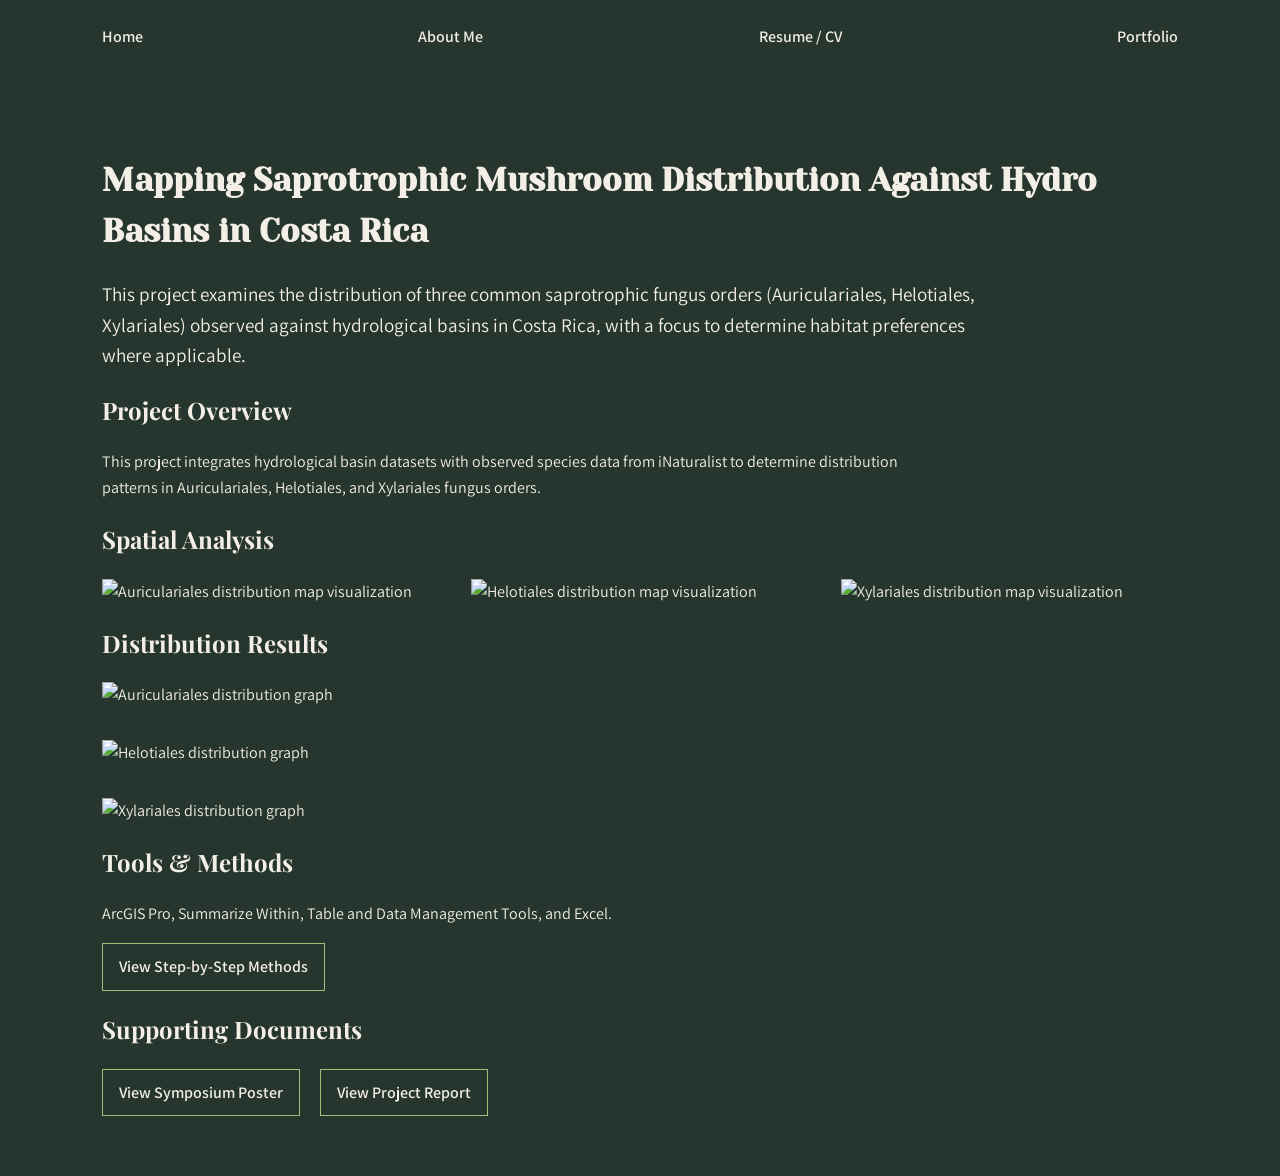
==== mushroom.html @ 5470500c "Update mushroom.html" ====
<!DOCTYPE html>
<html lang="en">

<head>
  <meta charset="UTF-8">
  <title>Saprotrophic Mushroom Distribution | Emily Ieva</title>

  <link rel="preconnect" href="https://fonts.googleapis.com">
  <link rel="preconnect" href="https://fonts.gstatic.com" crossorigin>

  <link href="https://fonts.googleapis.com/css2?family=Assistant:wght@400;500;600&family=Playfair+Display:wght@400;600;700&family=Yeseva+One&display=swap" rel="stylesheet">

  <link rel="stylesheet" href="style.css">
  
</head>

<body>

  <nav class="site-nav">
    <a href="index.html">Home</a>
    <a href="about.html">About Me</a>
    <a href="resume.html">Resume / CV</a>
    <a href="portfolio.html">Portfolio</a>
  </nav>

  <main class="page-container">

  <h1>Mapping Saprotrophic Mushroom Distribution Against Hydro Basins in Costa Rica</h1>

  <p class="project-intro">
    This project examines the distribution of three common saprotrophic fungus orders (Auriculariales, Helotiales, Xylariales) observed against hydrological basins in Costa Rica, with a focus to determine habitat preferences where applicable.
  </p>

  <h2>Project Overview</h2>

    <p>
      This project integrates hydrological basin datasets with observed species data from iNaturalist to determine distribution patterns in Auriculariales, Helotiales, and Xylariales fungus orders. 
    </p>

    <h2>Spatial Analysis</h2>

    <div class="map-gallery-three">

      <figure>
        <img src="GH_mushroom/AuricularialesMap.pdf" 
          alt="Auriculariales distribution map visualization">
      </figure>

      <figure>
        <img src="GH_mushroom/HelotialesMap.pdf"
          alt="Helotiales distribution map visualization">
      </figure>

      <figure>
        <img src="GH_mushroom/XylarialesMap.pdf"
          alt="Xylariales distribution map visualization">
      </figure>

    </div>

  <h2>Distribution Results</h2>

  <div class="chart-gallery">
    <figure>
      <img src="GH_mushroom/AuricularialesGraph.pdf"
        alt="Auriculariales distribution graph">
    </figure>

    <figure>
      <img src="GH_mushroom/HelotialesGraph.pdf"
        alt="Helotiales distribution graph">
    </figure>

    <figure>
      <img src="GH_mushroom/XylarialesGraph.pdf"
        alt="Xylariales distribution graph">
    </figure>

  </div>

    
    <h2>Tools & Methods</h2>

    <p>
      ArcGIS Pro, Summarize Within, Table and Data Management Tools, and Excel.
    </p>

   <div class="project-documents">
     <a href="GH_mushroom/EmilyIeva_FinalMethods.pdf" target="_blank">
       View Step-by-Step Methods
     </a>

   </div>


    <h2>Supporting Documents</h2>

    <div class="project-documents">
      <a href="GH_mushroom/EmilyIeva_GISPoster.key" target="_blank">
        View Symposium Poster
      </a>

      <a href="GH_mushroom/EmilyIeva_WrittenPortion.pdf" target="_blank">
        View Project Report
      </a>

    </div>
      

  </main>

</body>

</html>
---- style.css ----
:root {
  --bg-dark: #26352d;
  --bg-deep: #1f2822;
  --brown: #5a4338;
  --cream: #f3efe6;
  --green-light: #9fbe7a;
  --green-mid: #6f8d5f;
  --blackberry: #70465f;
}

body { 
  margin: 0;
  background-color: var(--bg-dark);
  color: var(--cream);
  font-family: "Assistant", sans-serif;
  line-height: 1.6;
}

h1 {
  font-family: "Yeseva One", serif;
}

h2 {
  font-family: "Playfair Display", serif;
}

p { 
  max-width: 800px;
}

.page-container {
  max-width: 1200px;
  margin: 0 auto;
  padding:60px 8%;
}


/* NAVIGATION */

.site-nav {
  max-width: 1200px;
  margin: 0 auto;
  padding: 24px 8%;
  display: flex;
  justify-content: space-between;
}

.site-nav a {
  color: var(--cream);
  text-decoration: none;
  font-family: "Assistant", sans-serif;
  font-weight: 600;
}

.site-nav a:hover {
  color: var(--blackberry);
}

/* PROJECT GRID */

.project-grid {
  display: grid;
  grid-template-columns: repeat(3, 1fr);
  gap: 32px;
}

.project-card {
  padding: 24px;
  background-color: var(--bg-deep);
}

.project-card img {
  width: 100%;
  height: 220px;
  object-fit: cover;
}

.project-card img {
  min-height: 120px;
}

.project-link {
  color: inherit;
  text-decoration: none;
}


/* PROJECT PAGES */

.project-intro {
  font-size: 1.2rem;
  max-width: 900px;
}

.project-map {
  width: 100%;
  max-width: 1000px;
  height: auto;
}

.map-gallery {
  display: grid;
  grid-template-columns: repeat(2, 1fr);
  gap: 32px;
}

.map-gallery figure {
  margin: 0;
}

.map-gallery img {
  width: 100%; 
  height: auto;
  display: block;
}

.map-gallery figcaption {
  margin-top: 8px;
  text-align: center;
  font-weight: 600;
}

.project-documents {
  display: flex;
  gap: 20px;
  flex-wrap: wrap;
}

.project-documents a {
  color: var(--cream);
  text-decoration: none;
  font-weight: 600;
  border: 1px solid var(--green-light);
  padding: 10px 16px;
}

.project-documents a:hover {
  color: var(--green-light);
}

.workflow-figure {
  margin: 32px 0;
  text-align: left;
}

.workflow-figure img {
  width: 100%;
  max-width: 700px;
  height: auto;
  cursor: zoom-in;
}

/* THREE MAP COLUMN GALLERY */

.map-gallery-three {
  display: grid;
  grid-template-columns: repeat(3, 1fr);
  gap: 32px;
}

.map-gallery-three figure {
  margin: 0;
}

.map-gallery-three img {
  width: 100%;
  height: auto;
  display: block;
}

/* STACKED CHART GALLERY */

.chart-gallery {
  display: grid;
  grid-template-columns: 1fr;
  gap: 32px;
}

.chart-gallery figure {
  margin: 0;
}

.chart-gallery img {
  width: 100%;
  height: auto;
  display: block;
}
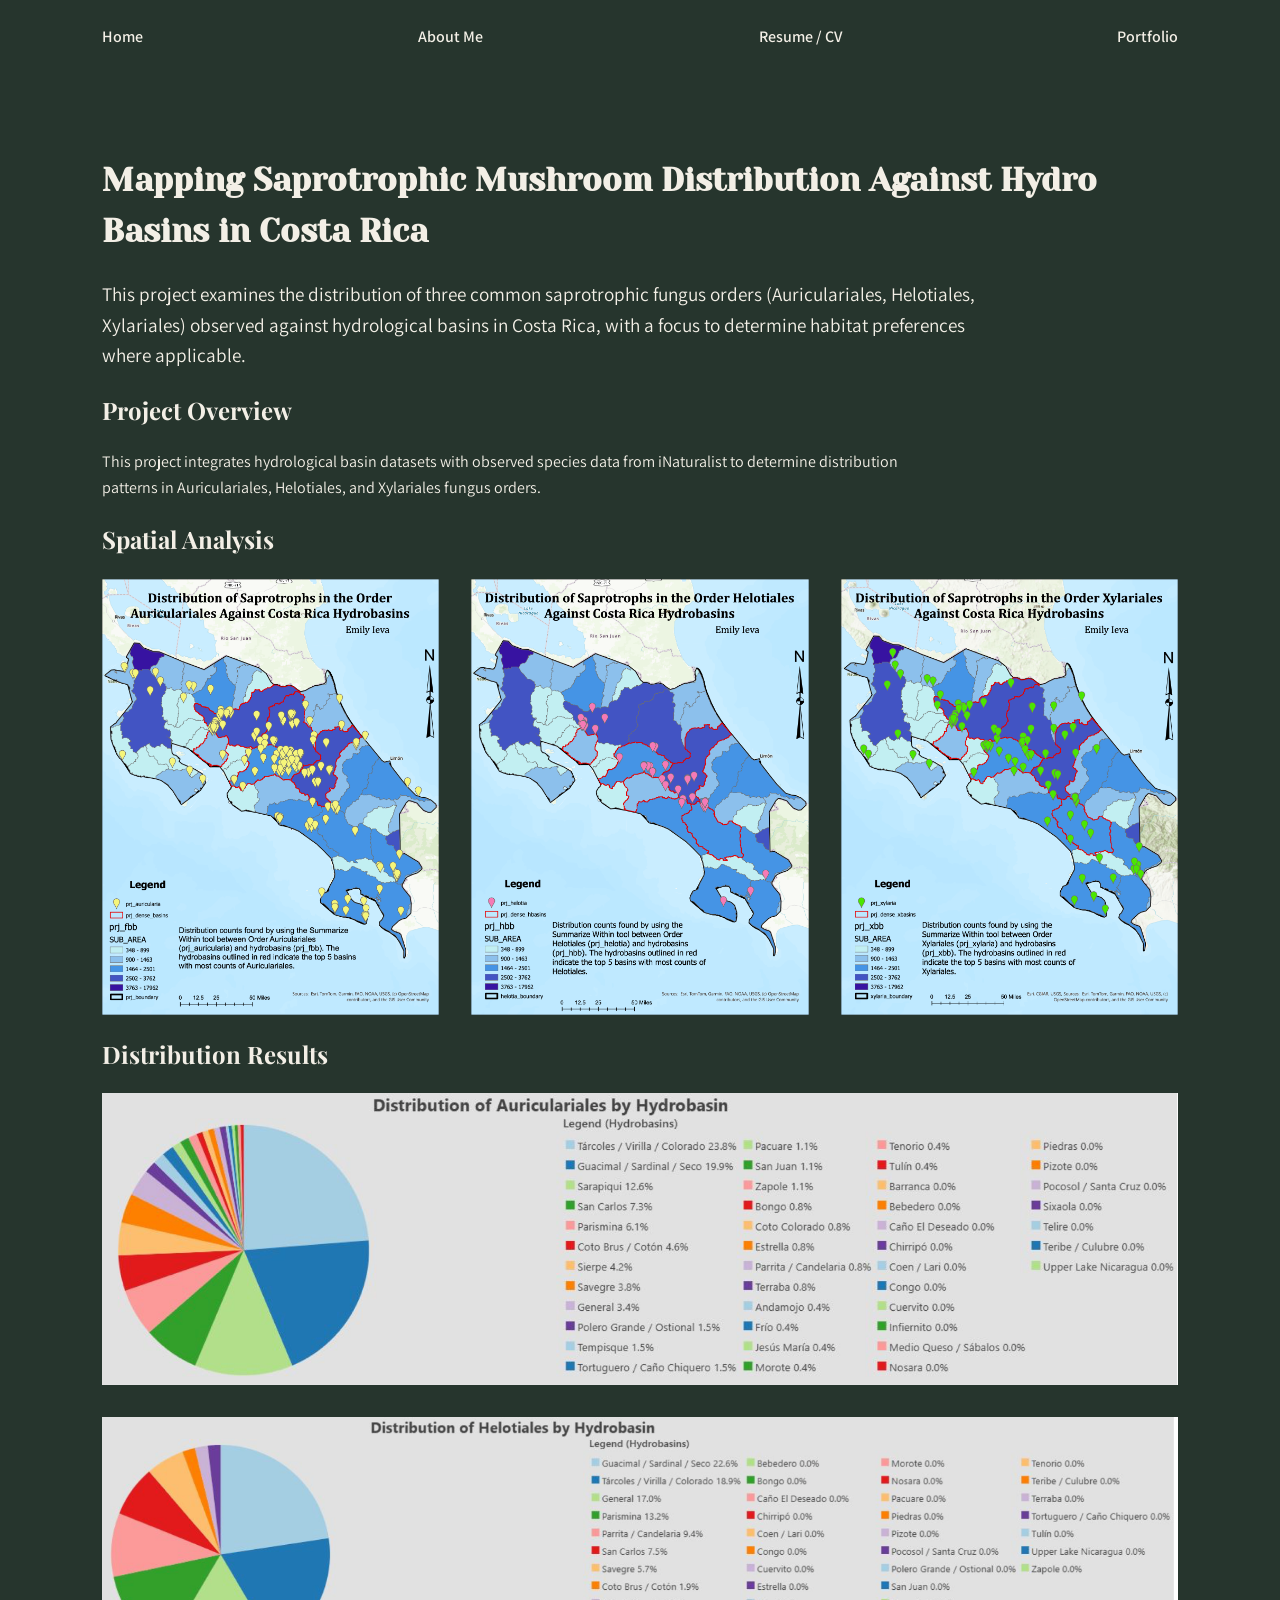
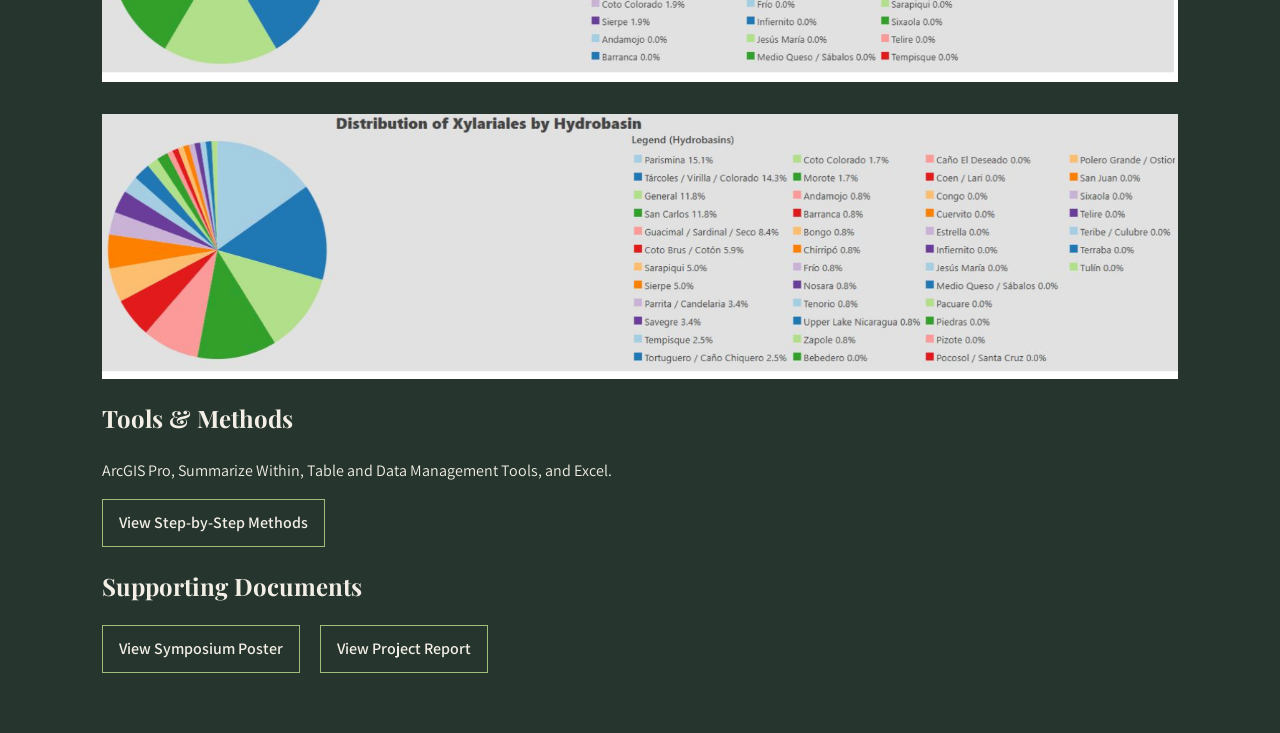
==== commit 70187ed0: "Update mushroom.html" ====
--- a/mushroom.html
+++ b/mushroom.html
@@ -42,17 +42,17 @@
     <div class="map-gallery-three">
 
       <figure>
-        <img src="GH_mushroom/AuricularialesMap.pdf" 
+        <img src="GH_mushroom/AuricularialesMap.png" 
           alt="Auriculariales distribution map visualization">
       </figure>
 
       <figure>
-        <img src="GH_mushroom/HelotialesMap.pdf"
+        <img src="GH_mushroom/HelotialesMap.png"
           alt="Helotiales distribution map visualization">
       </figure>
 
       <figure>
-        <img src="GH_mushroom/XylarialesMap.pdf"
+        <img src="GH_mushroom/XylarialesMap.png"
           alt="Xylariales distribution map visualization">
       </figure>
 
@@ -62,17 +62,17 @@
 
   <div class="chart-gallery">
     <figure>
-      <img src="GH_mushroom/AuricularialesGraph.pdf"
+      <img src="GH_mushroom/AuricularialesGraph.png"
         alt="Auriculariales distribution graph">
     </figure>
 
     <figure>
-      <img src="GH_mushroom/HelotialesGraph.pdf"
+      <img src="GH_mushroom/HelotialesGraph.png"
         alt="Helotiales distribution graph">
     </figure>
 
     <figure>
-      <img src="GH_mushroom/XylarialesGraph.pdf"
+      <img src="GH_mushroom/XylarialesGraph.png"
         alt="Xylariales distribution graph">
     </figure>
 
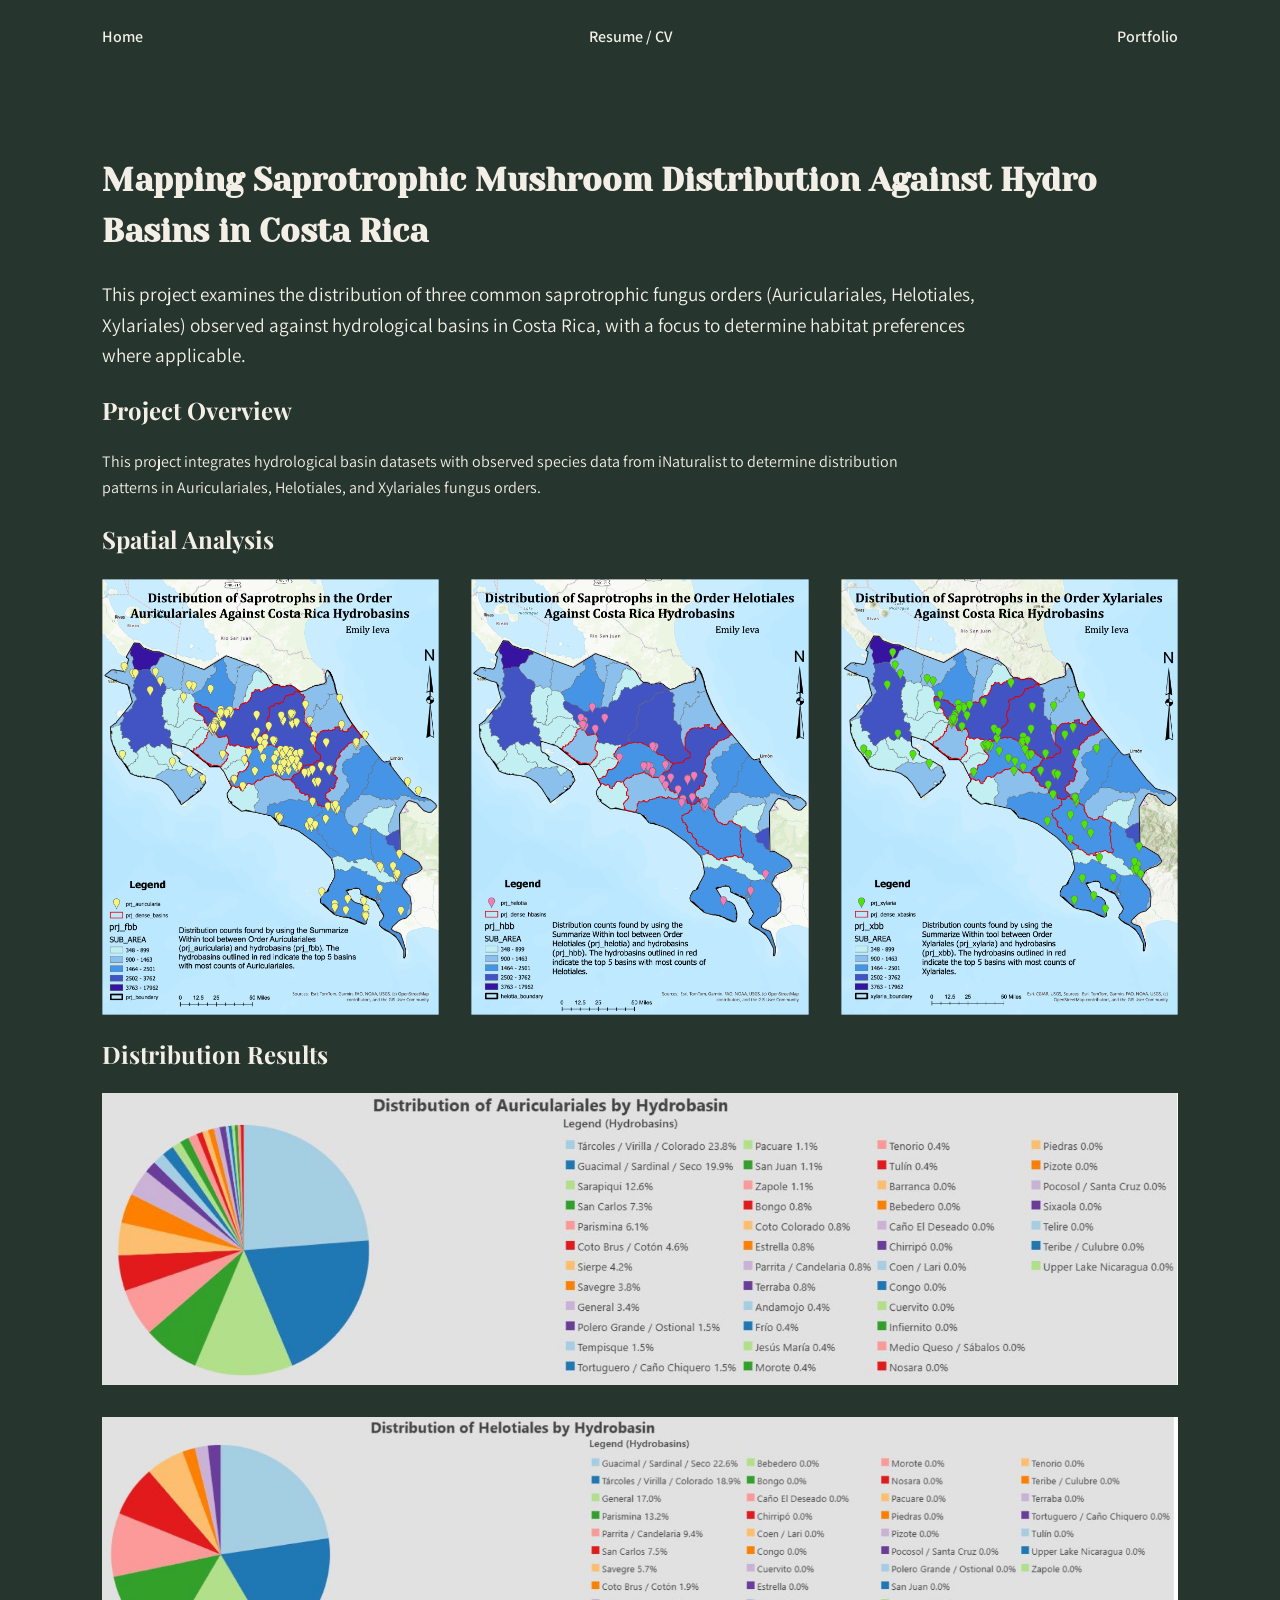
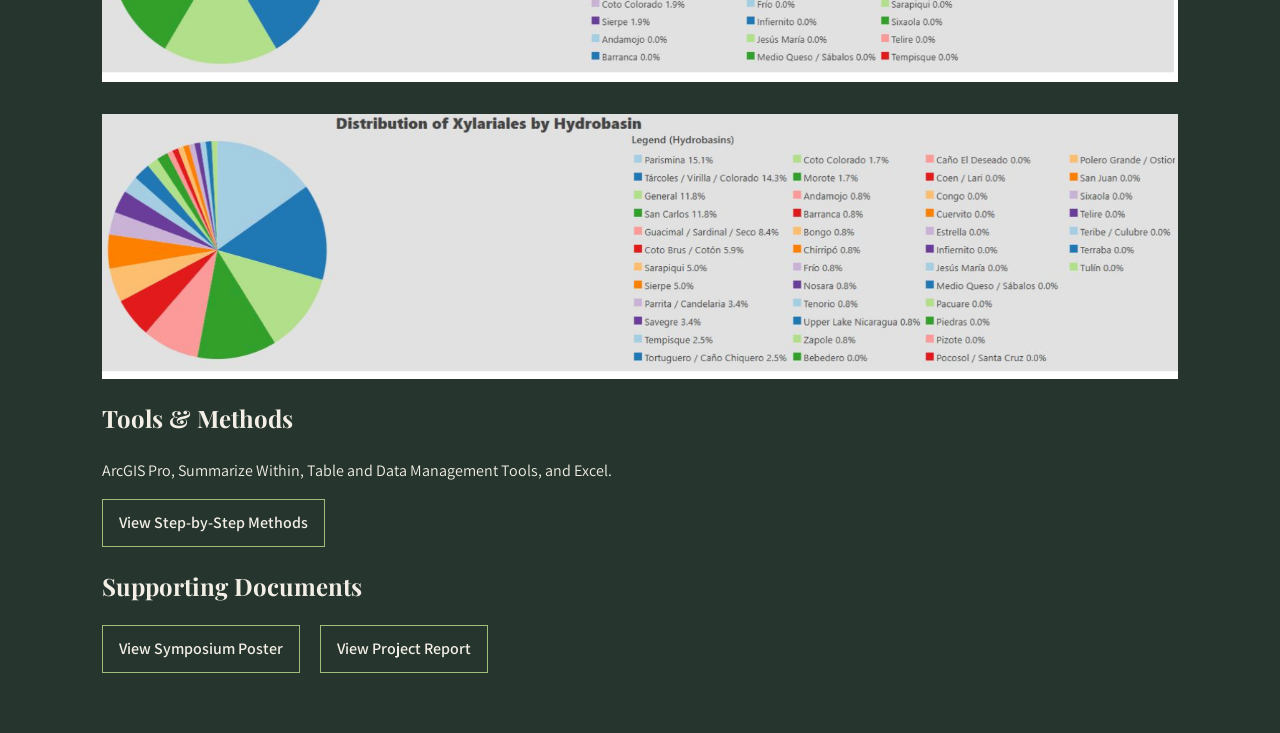
==== commit dda25831: "no more ab me" ====
--- a/mushroom.html
+++ b/mushroom.html
@@ -18,7 +18,6 @@
 
   <nav class="site-nav">
     <a href="index.html">Home</a>
-    <a href="about.html">About Me</a>
     <a href="resume.html">Resume / CV</a>
     <a href="portfolio.html">Portfolio</a>
   </nav>
@@ -96,7 +95,7 @@
     <h2>Supporting Documents</h2>
 
     <div class="project-documents">
-      <a href="GH_mushroom/EmilyIeva_GISPoster.key" target="_blank">
+      <a href="EmilyIeva_GISPoster.001.png" target="_blank">
         View Symposium Poster
       </a>
 
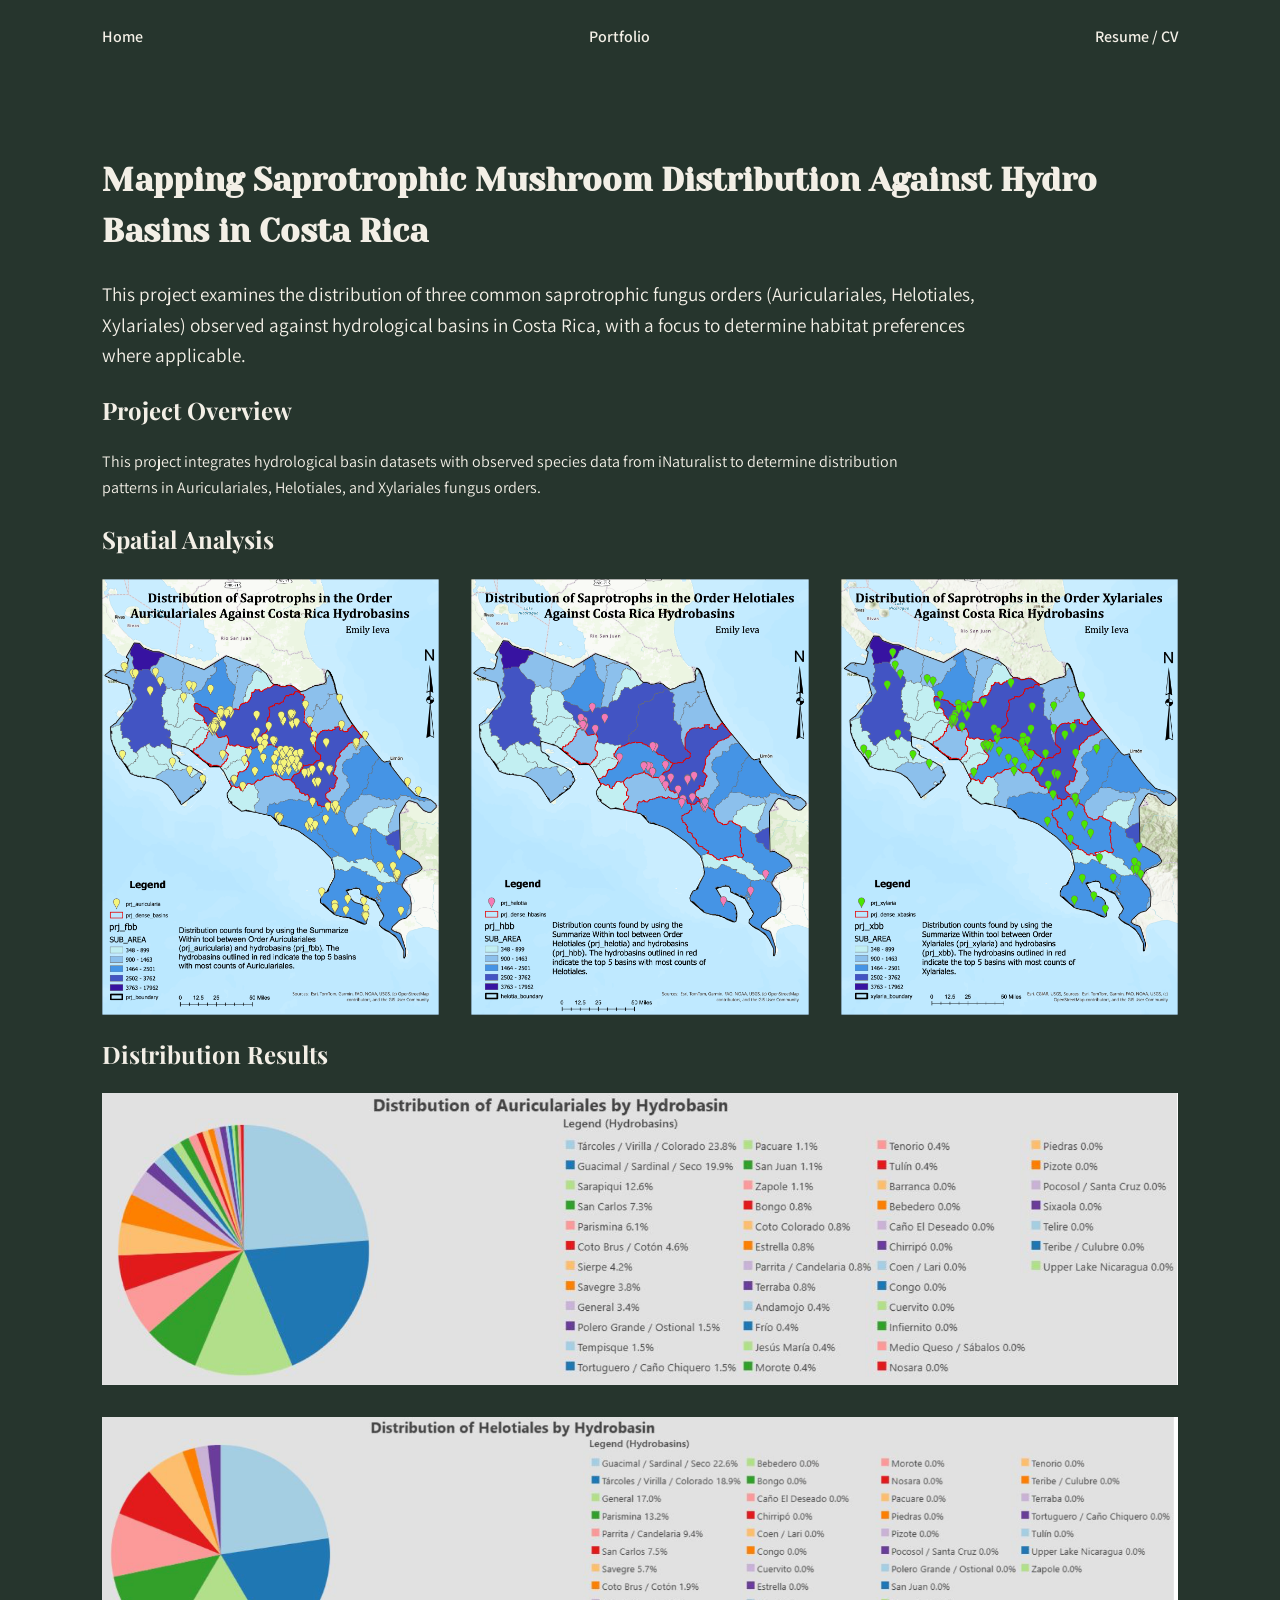
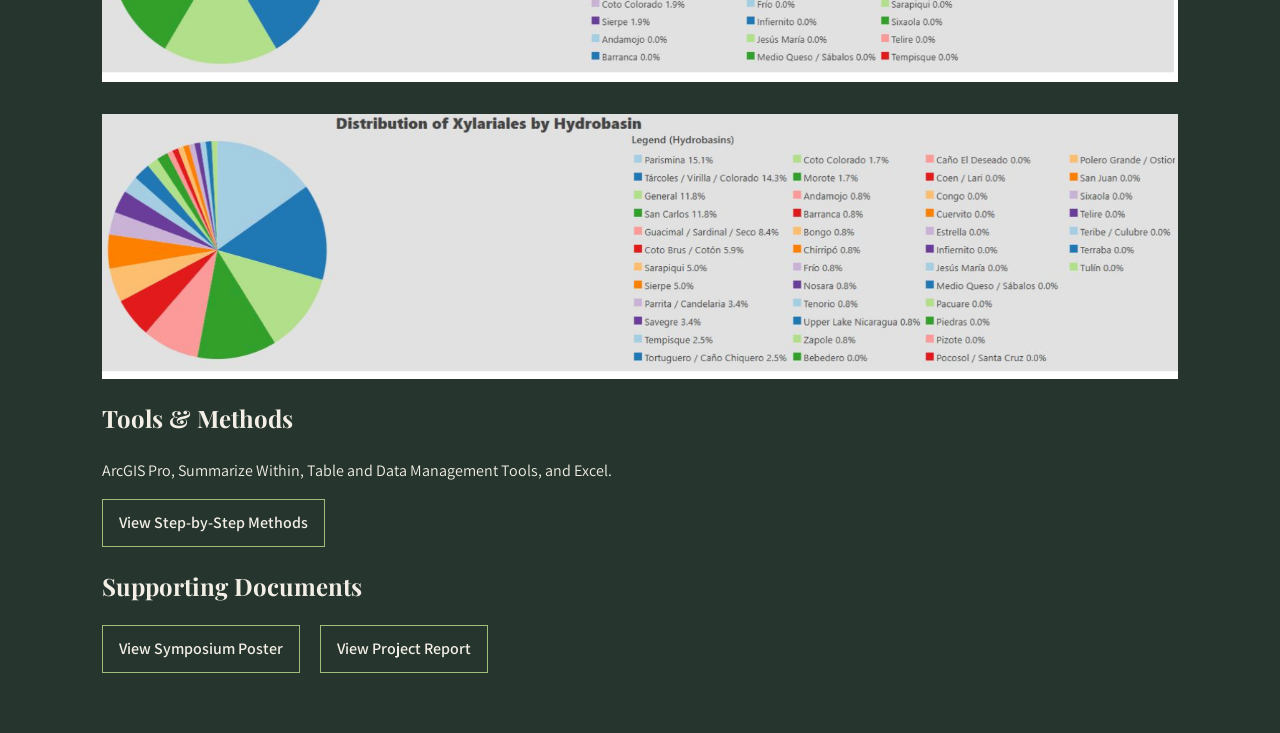
==== commit bc32149a: "Update mushroom.html" ====
--- a/mushroom.html
+++ b/mushroom.html
@@ -18,8 +18,8 @@
 
   <nav class="site-nav">
     <a href="index.html">Home</a>
+    <a href="portfolio.html">Portfolio</a>
     <a href="resume.html">Resume / CV</a>
-    <a href="portfolio.html">Portfolio</a>
   </nav>
 
   <main class="page-container">
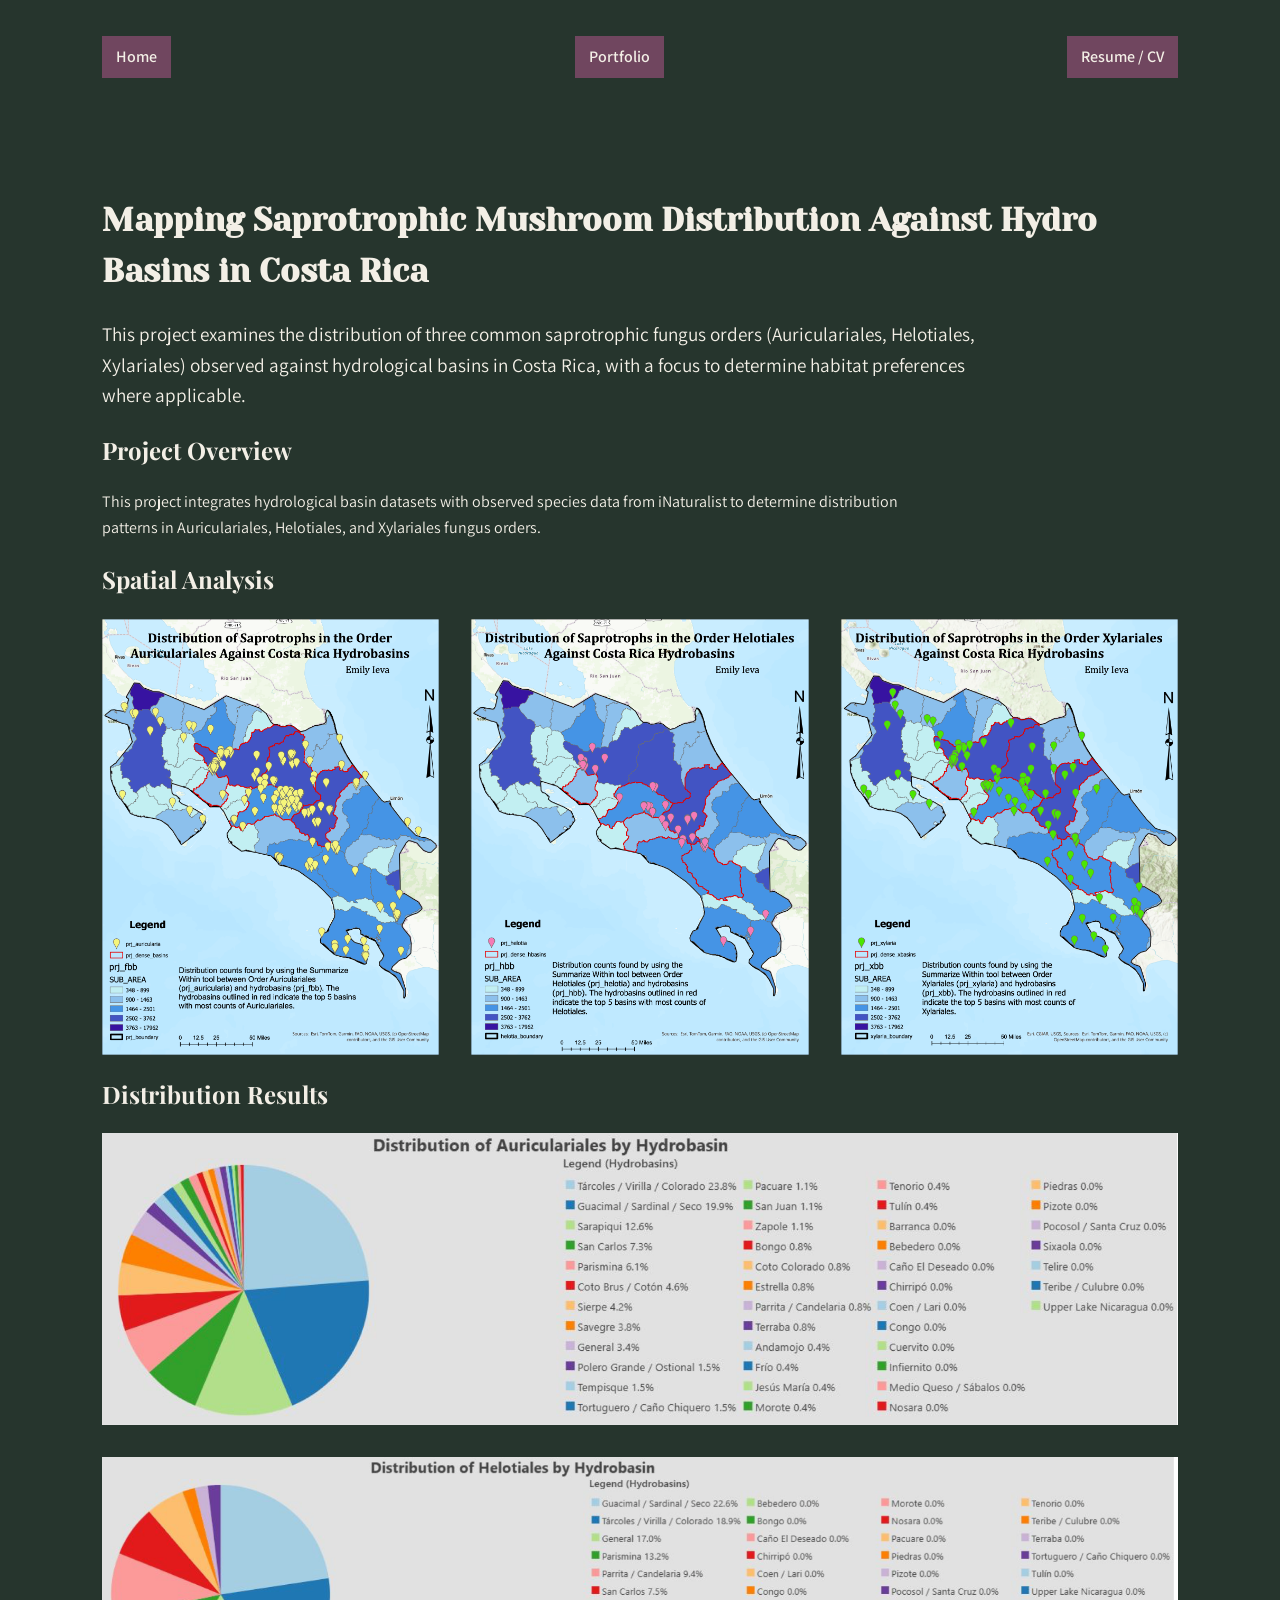
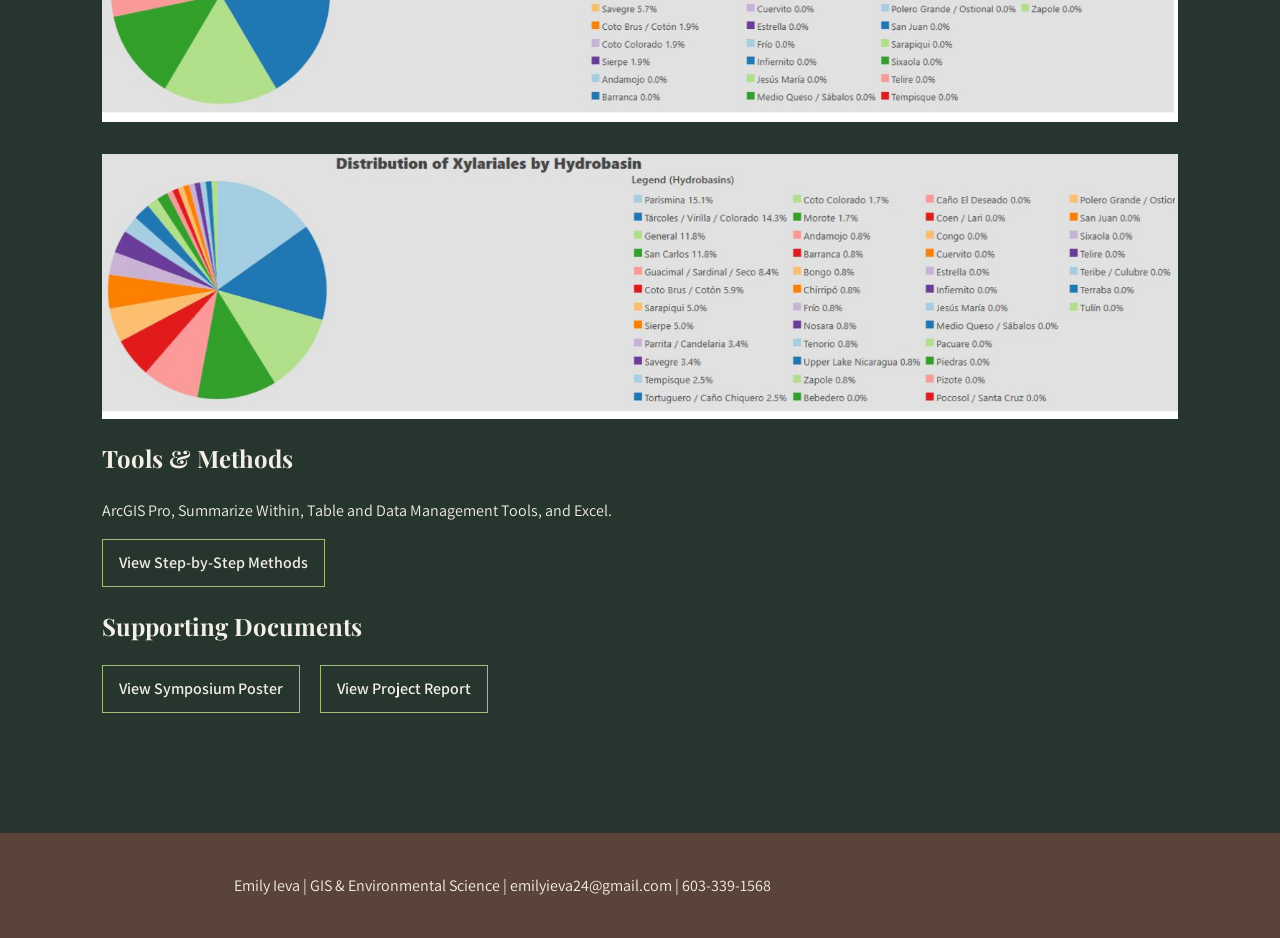
==== commit a4207219: "Update mushroom.html" ====
--- a/mushroom.html
+++ b/mushroom.html
@@ -108,6 +108,10 @@
 
   </main>
 
+<footer class="site-footer">
+  <p> Emily Ieva | GIS & Environmental Science | emilyieva24@gmail.com | 603-339-1568</p>
+</footer>
+
 </body>
 
 </html>
--- a/style.css
+++ b/style.css
@@ -40,7 +40,7 @@
 .site-nav {
   max-width: 1200px;
   margin: 0 auto;
-  padding: 24px 8%;
+  padding: 36px 8%;
   display: flex;
   justify-content: space-between;
 }
@@ -50,10 +50,14 @@
   text-decoration: none;
   font-family: "Assistant", sans-serif;
   font-weight: 600;
+
+  background-color: var(--blackberry);
+  padding: 8px 14px;
 }
 
 .site-nav a:hover {
-  color: var(--blackberry);
+  background-color: var(--brown);
+  color: var(--cream);
 }
 
 /* PROJECT GRID */
@@ -67,6 +71,7 @@
 .project-card {
   padding: 24px;
   background-color: var(--bg-deep);
+  min-height: 250px;
 }
 
 .project-card img {
@@ -75,9 +80,6 @@
   object-fit: cover;
 }
 
-.project-card img {
-  min-height: 120px;
-}
 
 .project-link {
   color: inherit;
@@ -186,3 +188,101 @@
   display: block;
 }
 
+/* TECHNICAL WORK MAP STACK */
+
+.technical-map-stack {
+  display: grid;
+  grid-template-columns: 1fr;
+  gap: 40px;
+}
+
+.technical-map-stack figure {
+  margin: 0;
+}
+
+.technical-map-stack img {
+  width: 100%;
+  height: auto;
+  display: block;
+}
+
+.technical-map-stack figcaption {
+  margin-top: 8px;
+  font-size: 0.95rem;
+  text-align: left;
+}
+
+
+/* ESRI TUT CREDIT */
+
+.tutorial-credit {
+  max-width: 900px;
+  font-size: 0.9rem;
+  font-style: italic;
+  color: var(--green-light);
+}
+
+.tutorial-credit a {
+  color: inherit;
+}
+
+.tutorial-credit a:hover {
+  color: var(--cream);
+}
+
+/* DATA CREDIT */
+
+.data-credit {
+  max-width: 900px;
+  font-size: 0.9rem;
+}
+
+/* GIS TECHNICAL WORKS */
+
+.technical-grid {
+  display: grid;
+  grid-template-columns: repeat(2, 1fr);
+  gap: 32px;
+}
+
+.technical-card {
+  padding: 28px;
+  background-color: var(--blackberry);
+  min-height: 100px;
+}
+
+.technical-card h3 {
+  margin-top: 0;
+  font-family: "Playfair Display", serif;
+}
+
+.technical-card p {
+  margin-bottom: 0;
+}
+
+.technical-link {
+  color: inherit;
+  text-decoration: none;
+}
+
+.technical-card:hover {
+  background-color: var(--brown);
+}
+  
+/* SITE HEADER */
+
+.site-header {
+  background-color: var(--blackberry);
+}
+
+/* SITE FOOTER */
+
+.site-footer {
+  background-color: var(--brown);
+  color: var(--cream);
+  padding: 24px 8%;
+  margin-top: 60px;
+  text-align: center;
+}
+
+
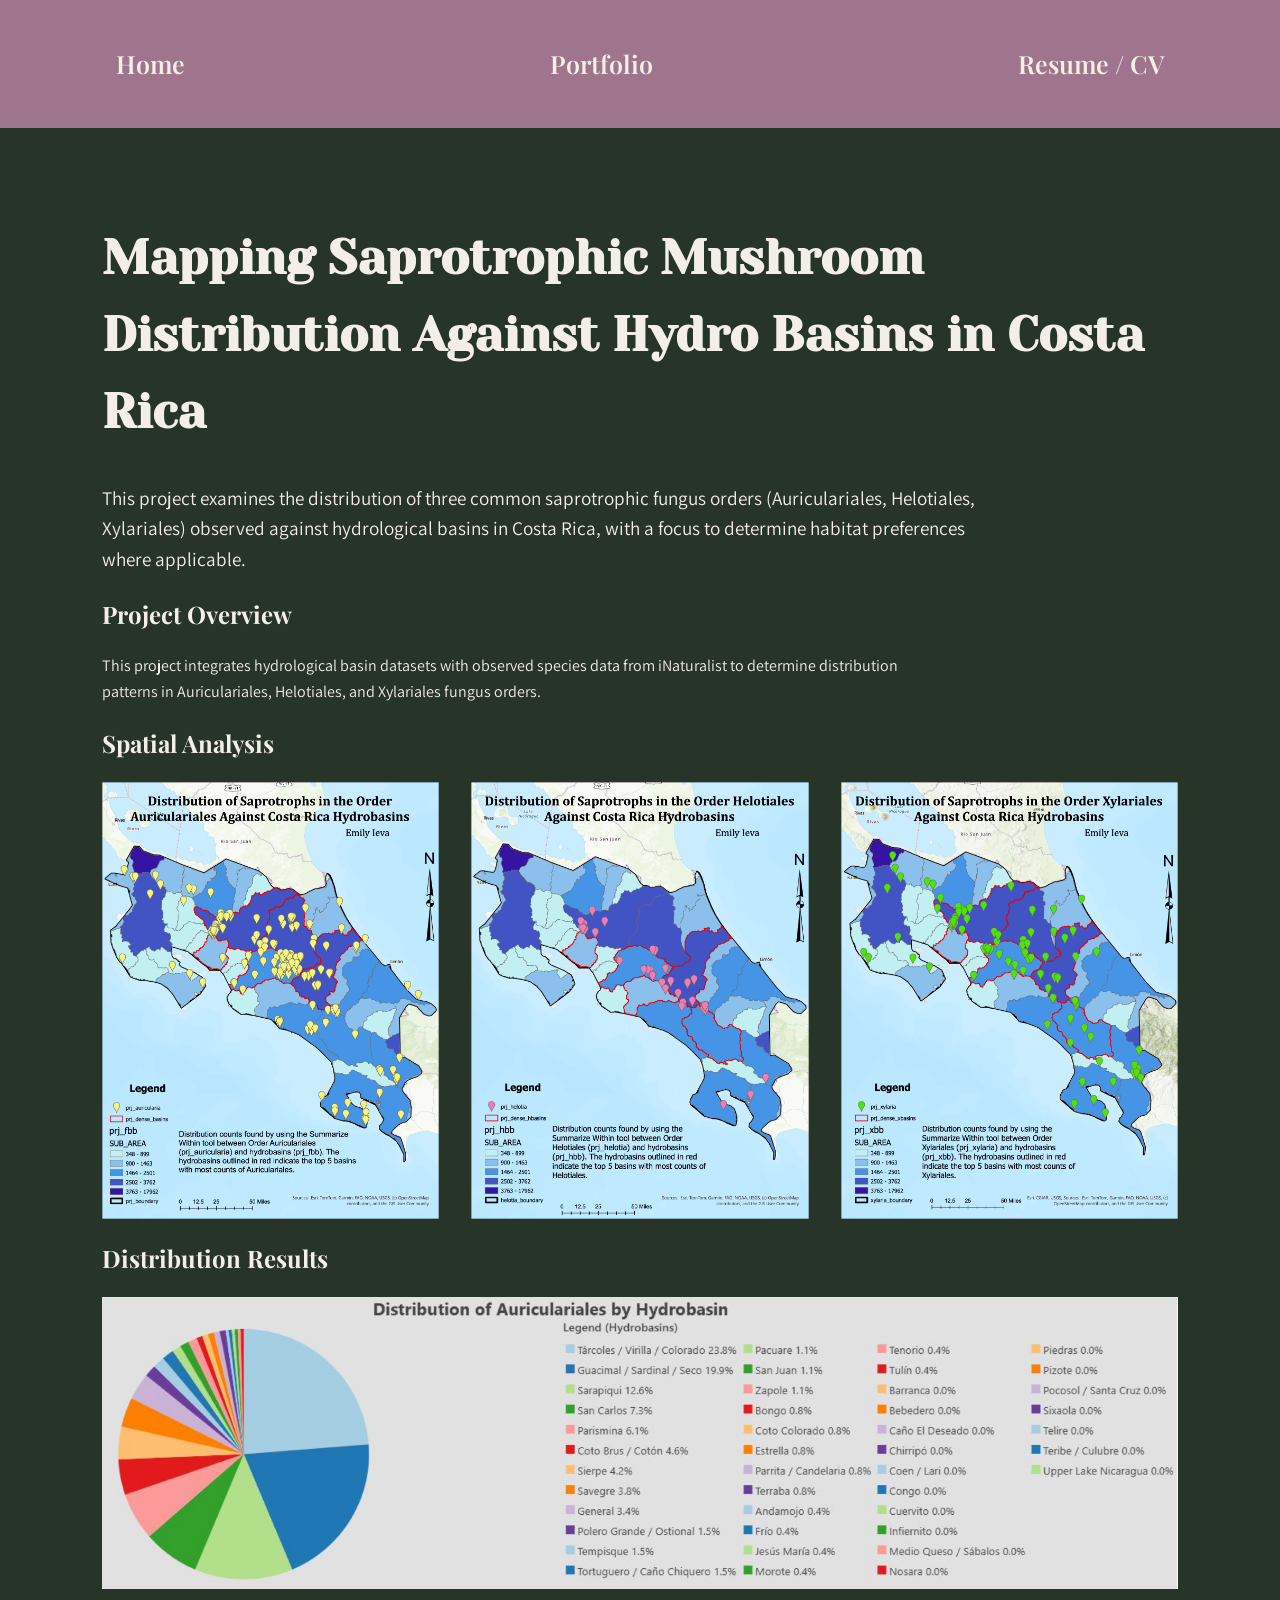
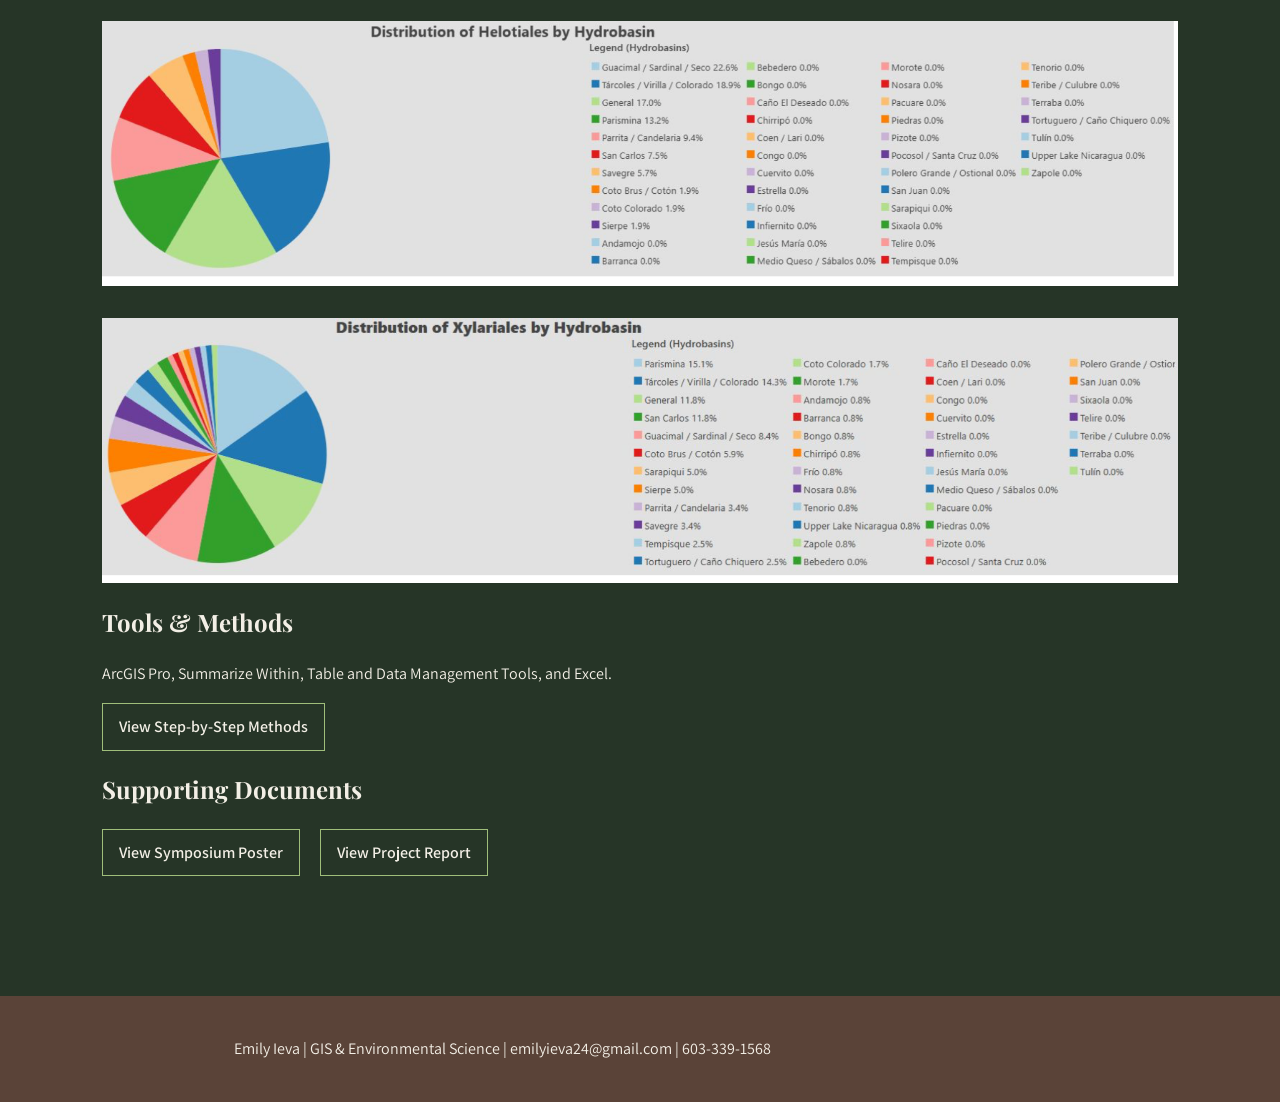
==== commit 23696369: "Update mushroom.html" ====
--- a/mushroom.html
+++ b/mushroom.html
@@ -16,11 +16,15 @@
 
 <body>
 
+<header class="site-header">
+
   <nav class="site-nav">
     <a href="index.html">Home</a>
     <a href="portfolio.html">Portfolio</a>
     <a href="resume.html">Resume / CV</a>
   </nav>
+
+</header>
 
   <main class="page-container">
 
--- a/style.css
+++ b/style.css
@@ -1,11 +1,11 @@
 :root {
-  --bg-dark: #26352d;
+  --bg-dark: #263527;
   --bg-deep: #1f2822;
   --brown: #5a4338;
   --cream: #f3efe6;
   --green-light: #9fbe7a;
   --green-mid: #6f8d5f;
-  --blackberry: #70465f;
+  --blackberry: #9e758d;
 }
 
 body { 
@@ -18,6 +18,7 @@
 
 h1 {
   font-family: "Yeseva One", serif;
+  font-size: 48px;
 }
 
 h2 {
@@ -48,8 +49,9 @@
 .site-nav a {
   color: var(--cream);
   text-decoration: none;
-  font-family: "Assistant", sans-serif;
+  font-family: "Playfair Display", serif;
   font-weight: 600;
+  font-size: 25px;
 
   background-color: var(--blackberry);
   padding: 8px 14px;
@@ -285,4 +287,17 @@
   text-align: center;
 }
 
-
+/* HOME PAGE */
+
+.home-photo {
+  float: right;
+  width: 350px;
+  height: auto;
+  margin-left: 32px;
+  margin-bottom: 20px;
+}
+
+.home-intro p {
+  max-width: none;
+}
+
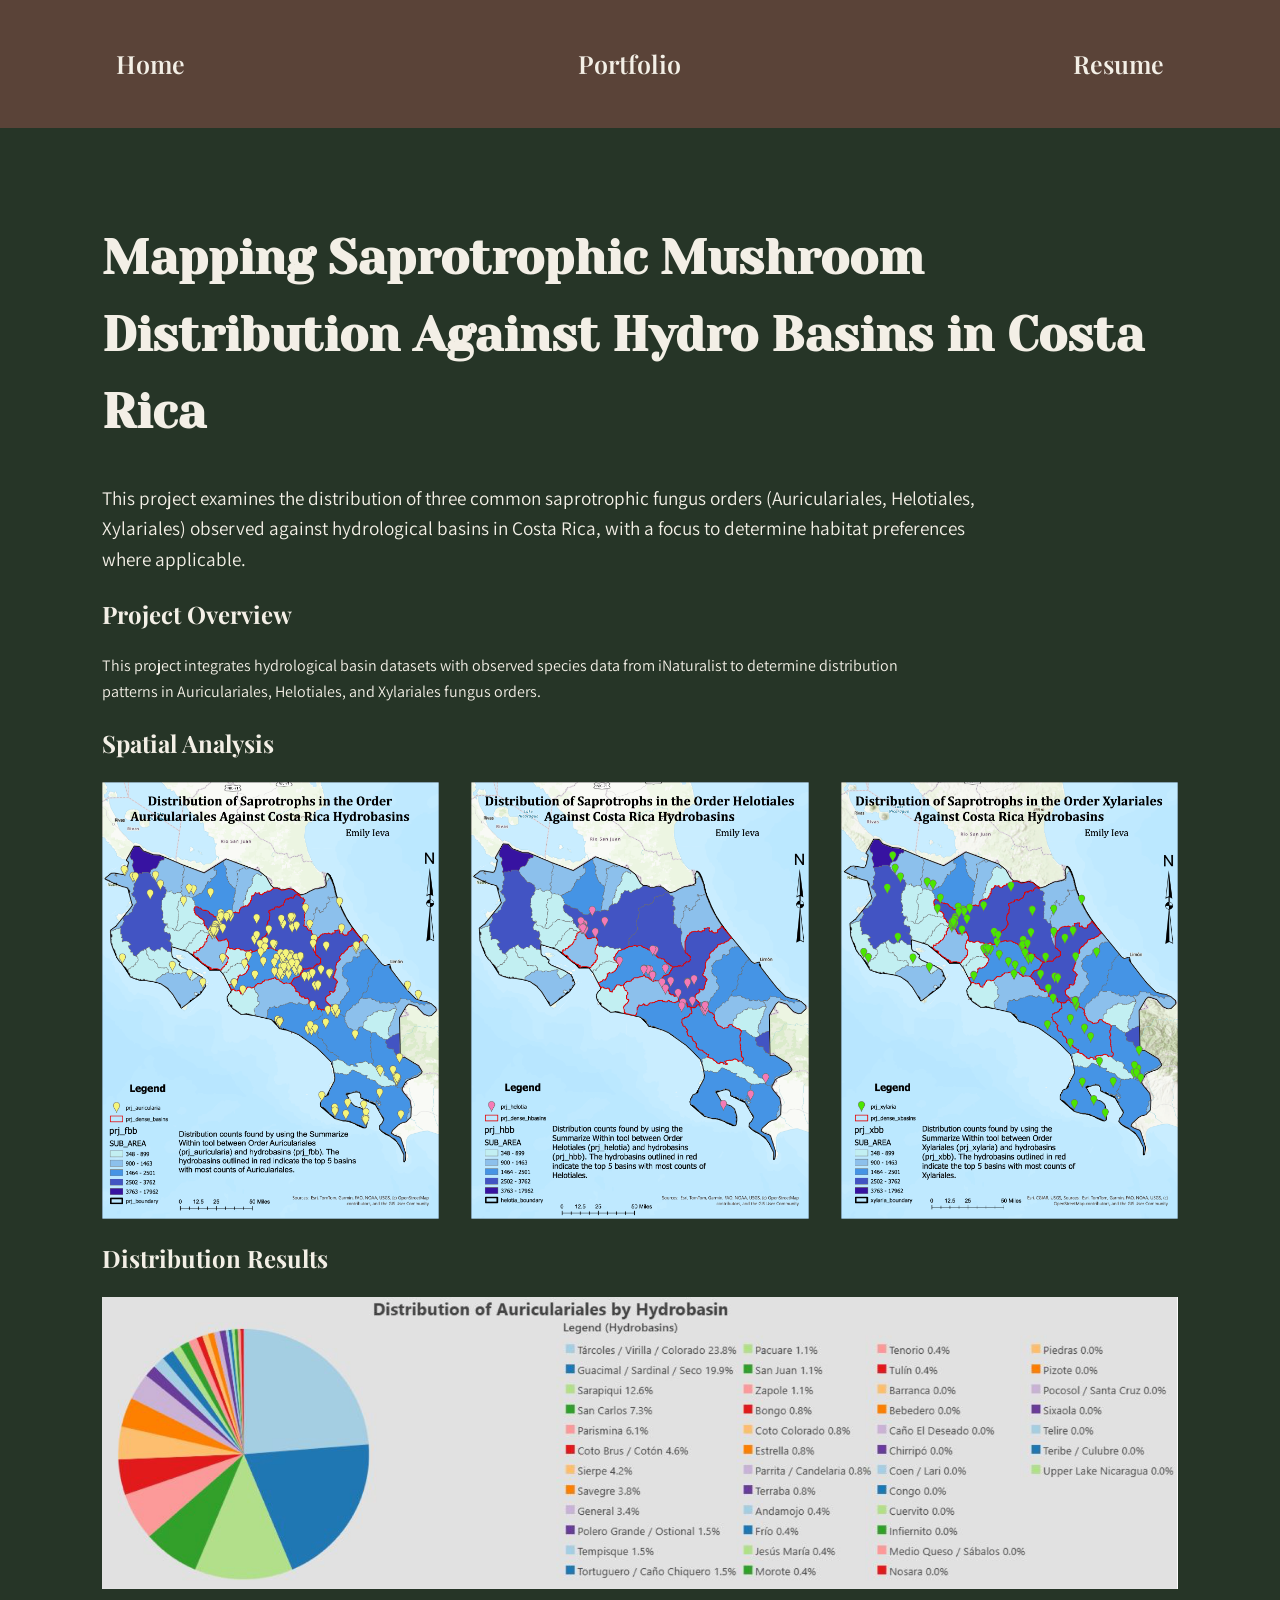
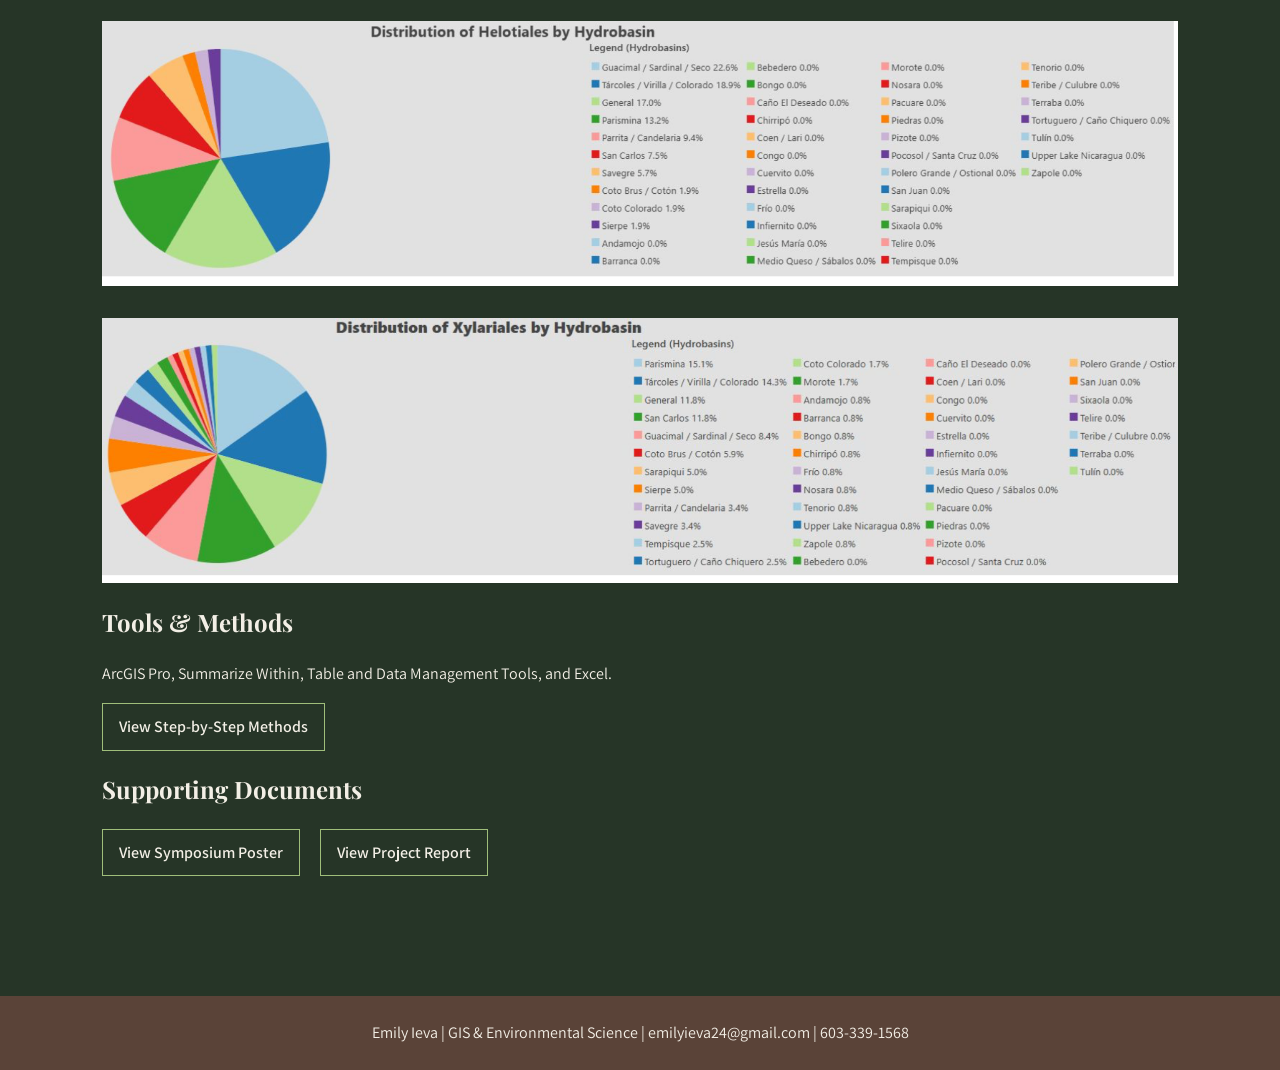
==== commit 5a649990: "Update mushroom.html" ====
--- a/mushroom.html
+++ b/mushroom.html
@@ -21,7 +21,7 @@
   <nav class="site-nav">
     <a href="index.html">Home</a>
     <a href="portfolio.html">Portfolio</a>
-    <a href="resume.html">Resume / CV</a>
+    <a href="resume.html">Resume</a>
   </nav>
 
 </header>
--- a/style.css
+++ b/style.css
@@ -53,12 +53,12 @@
   font-weight: 600;
   font-size: 25px;
 
+  background-color: var(--brown);
+  padding: 8px 14px;
+}
+
+.site-nav a:hover {
   background-color: var(--blackberry);
-  padding: 8px 14px;
-}
-
-.site-nav a:hover {
-  background-color: var(--brown);
   color: var(--cream);
 }
 
@@ -249,7 +249,7 @@
 
 .technical-card {
   padding: 28px;
-  background-color: var(--blackberry);
+  background-color: var(--bg-deep);
   min-height: 100px;
 }
 
@@ -267,14 +267,14 @@
   text-decoration: none;
 }
 
-.technical-card:hover {
+/* .technical-card:hover {
   background-color: var(--brown);
-}
+} */
   
 /* SITE HEADER */
 
 .site-header {
-  background-color: var(--blackberry);
+  background-color: var(--brown);
 }
 
 /* SITE FOOTER */
@@ -287,6 +287,12 @@
   text-align: center;
 }
 
+.site-footer p {
+  max-width: none;
+  margin: 0;
+}
+  
+
 /* HOME PAGE */
 
 .home-photo {
@@ -301,3 +307,7 @@
   max-width: none;
 }
 
+/* SITE ACCENTS */
+
+
+  
